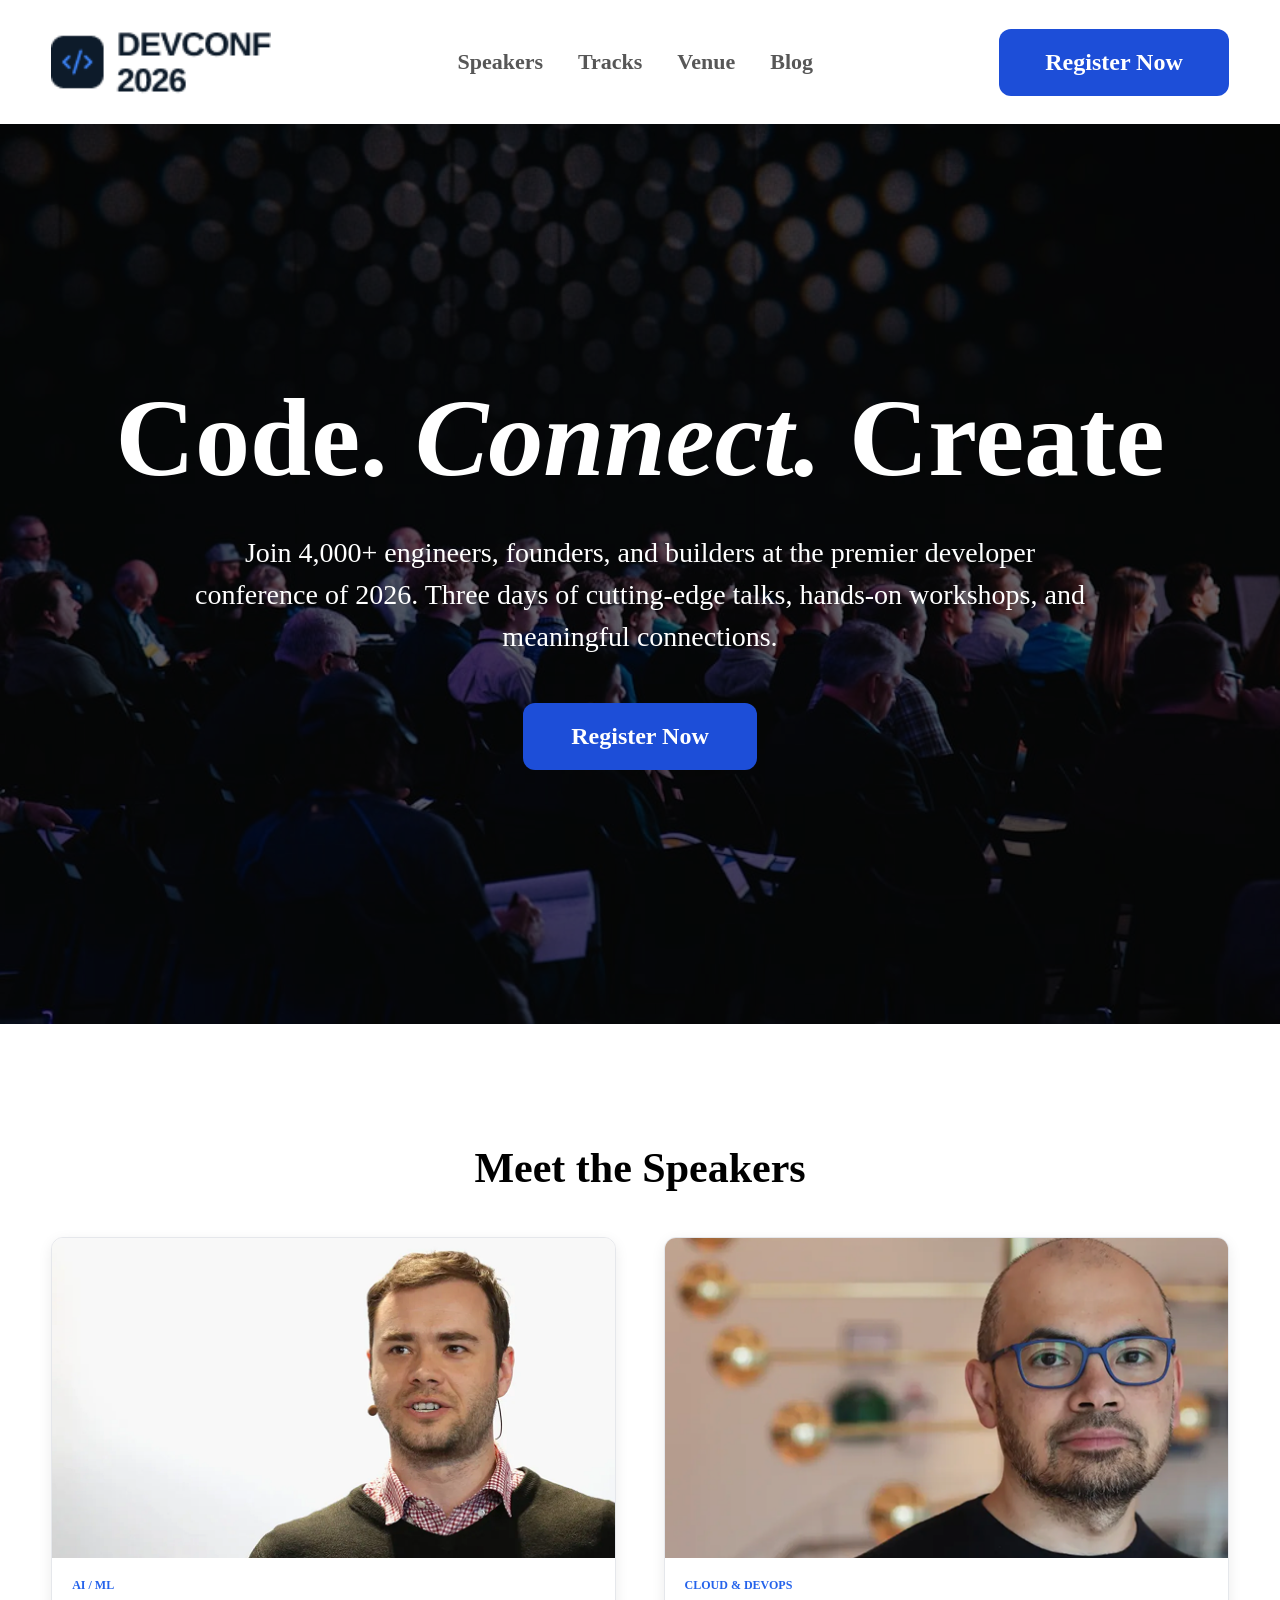
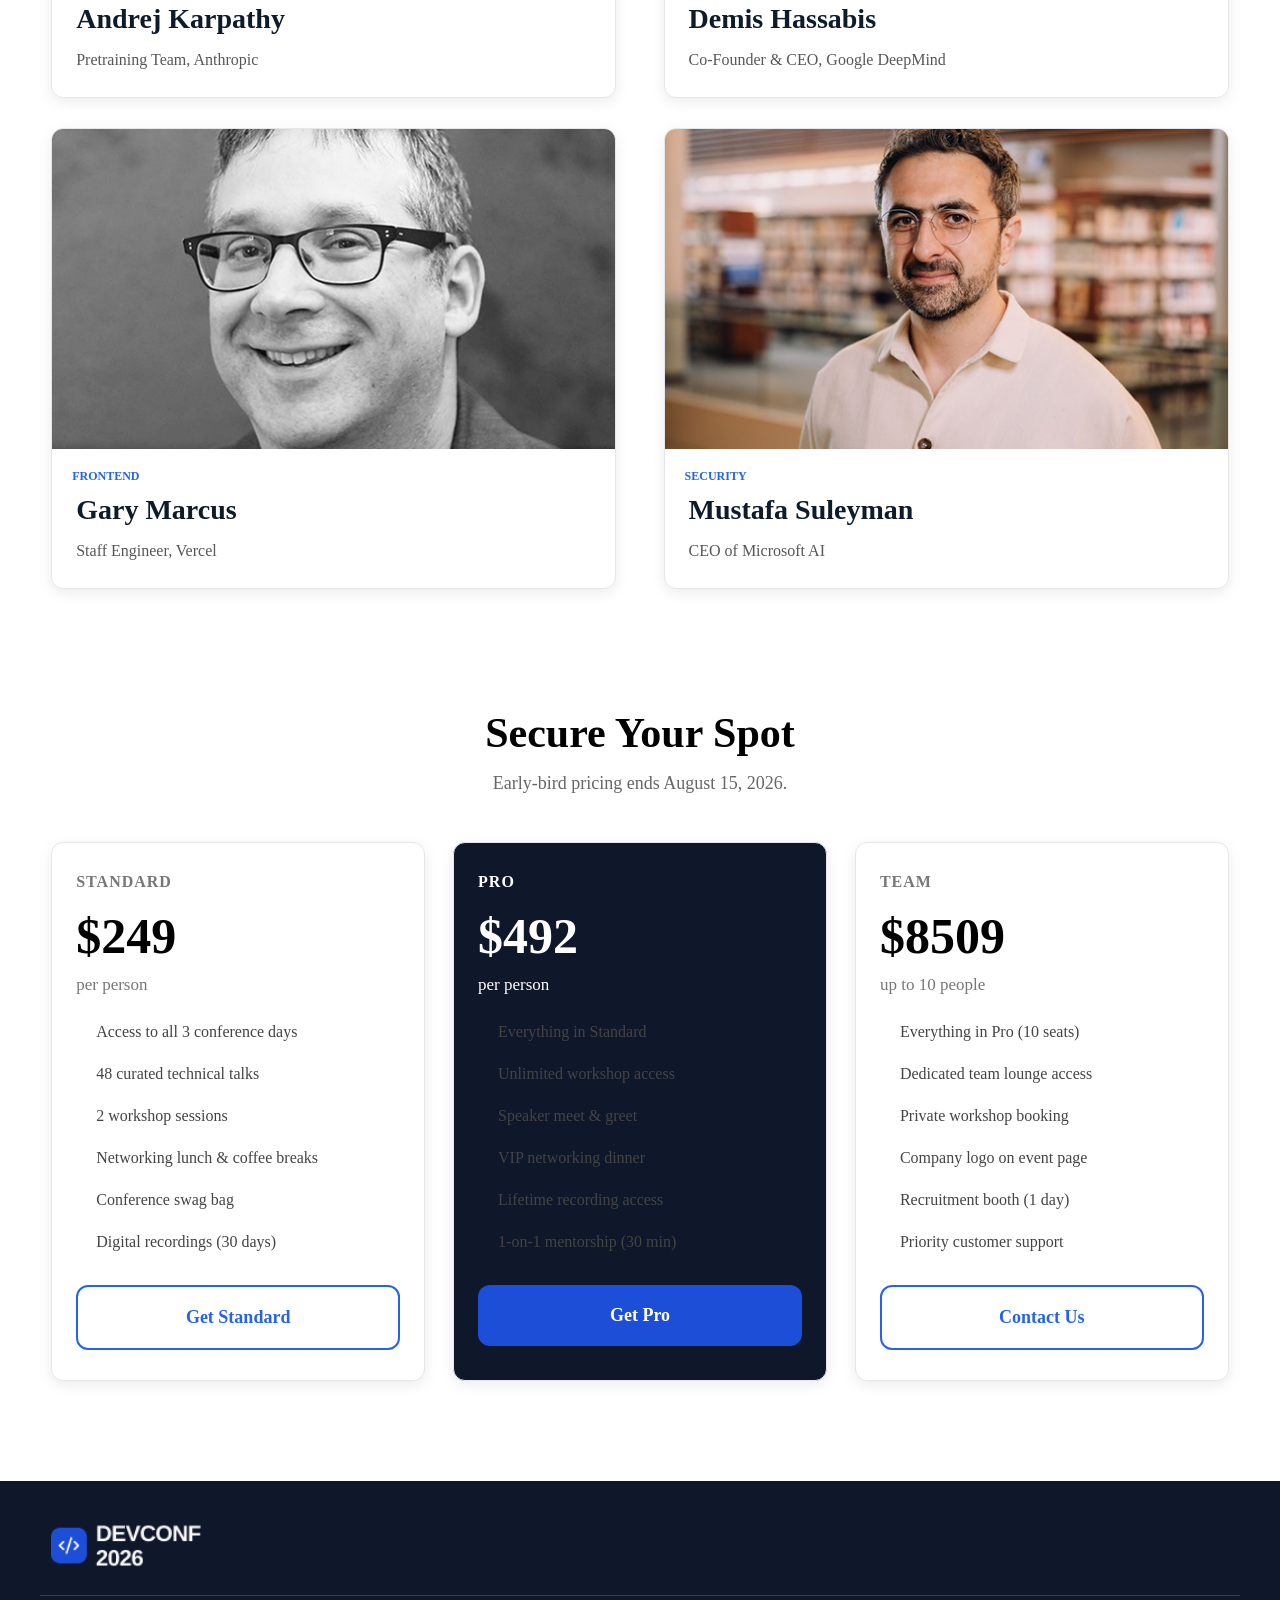
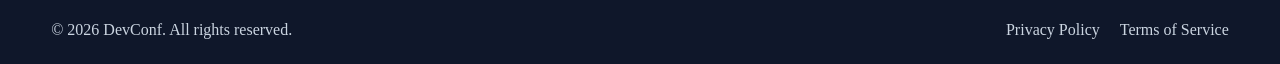
==== Code/index.html @ 6cbe6843 "Create project structure" ====
<!DOCTYPE html>
<html lang="en">
<head>
    <meta charset="UTF-8">
    <meta name="viewport" content="width=device-width, initial-scale=1.0">
    <title>DevConf 2026 Landing Page Design</title>
    <link rel="stylesheet" href="./style.css">

</head>
<body>
    <header>
        
        <nav class="main-nav">
            
            <div class="brand">
    <img src="../Pictures/logo.png" alt="DevConf Logo">
</div>
            <div class="menu">
    <ul class="menu-list">
                <li><a href="">Speakers</a></li>
               
                <li><a href="">Tracks</a></li>
                <li><a href="">Venue</a></li>
                <li><a href="">Blog</a></li>
               </ul>
            </div>
            
            <div class="nav-action">
    <a href="" class="common-btn">Register Now</a>
</div>
        </nav>
       
    </header>
   <main> 
<section class="hero">
    <div class="hero-wrapper">

        <h1>
            Code. <em>Connect.</em> Create
        </h1>

        <p>
    Join 4,000+ engineers, founders, and builders at the premier developer
    conference of 2026. Three days of cutting-edge talks, hands-on workshops,
    and meaningful connections.
    </p>

        <a href="" class="common-btn">Register Now</a>

    </div>
</section>


<section class="speakers">
    <h2>Meet the Speakers</h2>

    <div class="speakers-grid">

        <article class="speaker-card">
            <img src="../Pictures/andrej.png" alt="Andrej">
            <span class="category">AI / ML</span>
            <h3>Andrej Karpathy</h3>
            <p>Pretraining Team, Anthropic</p>
        </article>

        <article class="speaker-card">
            <img src="../Pictures/demis.png" alt="Demis">
            <span class="category">Cloud & DevOps</span>
            <h3>Demis Hassabis</h3>
            <p>Co-Founder & CEO, Google DeepMind</p>
        </article>

        <article class="speaker-card">
            <img src="../Pictures/gary.png" alt="Gary">
            <span class="category">Frontend</span>
            <h3>Gary Marcus</h3>
            <p>Staff Engineer, Vercel</p>
        </article>

        <article class="speaker-card">
            <img src="../Pictures/mustafa.png" alt="Mustafa">
            <span class="category">Security</span>
            <h3>Mustafa Suleyman</h3>
            <p>CEO of Microsoft AI</p>
        </article>

    </div>
</section>
  
    
<section class="pricing">
    <h2>Secure Your Spot</h2>
    <p>Early-bird pricing ends August 15, 2026.</p>

    <div class="pricing-grid">

        <article class="pricing-card">
            <h4>STANDARD</h4>
            <h3>$249</h3>
            <p>per person</p>

            <ul>
                <li>Access to all 3 conference days</li>
                <li>48 curated technical talks</li>
                <li>2 workshop sessions</li>
                <li>Networking lunch & coffee breaks</li>
                <li>Conference swag bag</li>
                <li>Digital recordings (30 days)</li>
            </ul>

            <a href="" class="common-btn white-btn">Get Standard</a>
        </article>

        <article class="pricing-card pro-card">
            <h4>PRO</h4>
            <h3>$492</h3>
            <p>per person</p>

            <ul>
                <li>Everything in Standard</li>
                <li>Unlimited workshop access</li>
                <li>Speaker meet & greet</li>
                <li>VIP networking dinner</li>
                <li>Lifetime recording access</li>
                <li>1-on-1 mentorship (30 min)</li>
            </ul>

            <a href="" class="common-btn">Get Pro</a>
        </article>

        <article class="pricing-card">
            <h4>TEAM</h4>
            <h3>$8509</h3>
            <p>up to 10 people</p>

            <ul>
                <li>Everything in Pro (10 seats)</li>
                <li>Dedicated team lounge access</li>
                <li>Private workshop booking</li>
                <li>Company logo on event page</li>
                <li>Recruitment booth (1 day)</li>
                <li>Priority customer support</li>
            </ul>

            <a href="" class="common-btn white-btn">Contact Us</a>
        </article>

    </div>
</section>

</main>

<footer class="site-footer">

    <div class="footer-top">

        
        <div class="brand-footer">
            <img src="../Pictures/footer-logo.png" alt="DevConf Footer Logo">
        </div>

        
        <div class="social-icon">

        </div>

    </div>

    <hr>

    <div class="footer-info">

        <p>&copy; 2026 DevConf. All rights reserved.</p>

        <div class="footer-nav">
            <a href="">Privacy Policy</a>
            <a href="">Terms of Service</a>
        </div>

    </div>

</footer>





</body>
</html>
---- Code/style.css ----
*{
    margin:0;
    padding:0;
    box-sizing:border-box;
    font-family:"Times New Roman", Times, serif;
}
header{
    background-color: white;
}
nav{
    width:92%;
    max-width:1200px;
    margin:auto;
    padding:26px 0;

    display:flex;
    justify-content:space-between;
    align-items:center;
}
.brand img{
    width:220px;
    height:auto;
    display:block;
}

ul{
    display:flex;
    align-items:center;
    list-style:none;
    gap:35px;
}

ul li a{
    text-decoration:none;
    color:#575757;
    font-size:22px;
    font-weight:700;
}

ul li a:hover{
    color:#1D4ED8;
}

.common-btn{
    display:inline-block;
    background:#1D4ED8;
    color:#fff;
    text-decoration:none;

    padding:20px 46px;
     border-radius:12px;

    font-size:24px;
    font-weight:700;

    border:none;
    cursor:pointer;
}

.common-btn:hover{
    background:#163ea9;
}


.hero{
    background-image: url("../Pictures/banner.jpg");
    background-size: cover;
    background-position: center;
    background-repeat: no-repeat;
    min-height:100vh;

    display: flex;
    justify-content: center;
    align-items: center;

    
    background-color: rgba(0, 0, 0, 0.6);
    background-blend-mode: overlay;
}

.hero-wrapper{
    width:92%;
    max-width:1200px;
    text-align:center;
}
.hero-wrapper h1{
    font-size:110px;
    line-height:118px;
    font-weight:700;
    margin-bottom:35px;
    color:#fff;
}

.hero-wrapper h1 em{
    font-style: italic;
}

.hero-wrapper p{
    font-size:28px;
    line-height:42px;
    color:#FFFFFF;
    margin-bottom:45px;
    max-width:900px;
    margin-left:auto;
    margin-right:auto;
}

.hero-wrapper .common-btn{
    padding:20px 48px;
    font-size:24px;
}

.speakers{
    width:92%;
    max-width:1200px;
    margin:120px auto 100px;
}

.speakers h2{
    text-align:center;
    font-size:42px;
    font-weight:700;
    margin-bottom:45px;
}

.speakers-grid{
    display: flex;
    flex-wrap: wrap;
    justify-content: space-between;
    gap: 30px;
}

.speaker-card{
    width:48%;
    background:#FFFFFF;
    border:1px solid #E5E7EB;
    border-radius:12px;
    overflow:hidden;
    box-shadow:0 4px 14px rgba(0,0,0,.08);
}

.speaker-card:hover{
    transform:translateY(-6px);
    transition:.3s;
}

.speaker-card img{
    width:100%;
    height:320px;
    display:block;
    object-fit:cover;
}

.category{
    display: inline-block;
    color: #2563EB;
    font-size: 12px;
    font-weight: 700;
    margin: 20px 20px 10px;
    text-transform: uppercase;
}

.speaker-card h3{
    font-size:28px;
    margin:0 24px 12px;
    color:#0D1B2A;
}

.speaker-card p{
    font-size:16px;
    color:#575757;
    margin:0 24px 24px;
    line-height:26px;
}


.pricing{
    width:92%;
    max-width:1200px;
    margin:120px auto 100px;
}

.pricing h2{
    text-align:center;
    font-size:42px;
    font-weight:700;
    margin-bottom:12px;
}

.pricing>p{
    text-align:center;
    color:#666;
    font-size:18px;
    line-height:28px;
    margin-bottom:45px;
}
.pricing-grid{
    display:flex;
    justify-content:center;
    gap:28px;
}

.pricing-card{
    flex:1;
    background:#FFFFFF;
    border:1px solid #E5E7EB;
    border-radius:12px;
    padding:30px 24px;
    box-shadow:0 4px 14px rgba(0,0,0,.08);
}

.pricing-card:hover{
    transform:translateY(-6px);
    transition:.3s;
}

.pricing-card h4{
    color:#777;
    font-size:16px;
    letter-spacing:1px;
    margin-bottom:16px;
}

.pricing-card h3{
    font-size:50px;
    margin-bottom:10px;
}

.pricing-card p{
    color:#777;
    font-size:17px;
    margin-bottom:24px;
}

.pricing-card ul{
    display:block;
    padding-left:20px;
    margin-bottom:30px;
}
.pricing-card ul li{
    margin-bottom:16px;
    color:#444;
    line-height:26px;
}

.pricing-card .common-btn{
    display:block;
    text-align:center;
    font-size:18px;
}

.white-btn{
    background: white;
    color: #2563EB;
    border: 2px solid #2563EB;
}

.white-btn:hover{
    background: white;
    color: #2563EB;
}


.pro-card{
    background:#0F172A;
    color:white;
}

.pro-card h4,
.pro-card p,
.pro-card li{
    color:white;
}




.site-footer{
    background:#0F172A;
    padding:40px 0 25px;
}
.footer-top{
    width:92%;
    max-width:1200px;
    margin:auto;

    display:flex;
    justify-content:space-between;
    align-items:center;
}

.brand-footer img{
    width:150px;
    height:auto;
    display:block;
}
.social-icon{
    display:flex;
    gap:20px;
}

.social-icon img{
    width: 30px;
    height: 30px;
}



.site-footer hr{
    max-width:1200px;
    margin:25px auto;
    border:none;
    border-top:1px solid #334155;
}

.footer-info{
    width:92%;
    max-width:1200px;
    margin:22px auto 0;

    display:flex;
    justify-content:space-between;
    align-items:center;
}
.footer-info p{
    color:#CBD5E1;
    font-size:16px;
}

.footer-nav{
    display:flex;
    gap:20px;
}

.footer-nav a{
    text-decoration:none;
    color:#CBD5E1;
    font-size:16px;
}

.footer-nav a:hover{
    color:white;
}
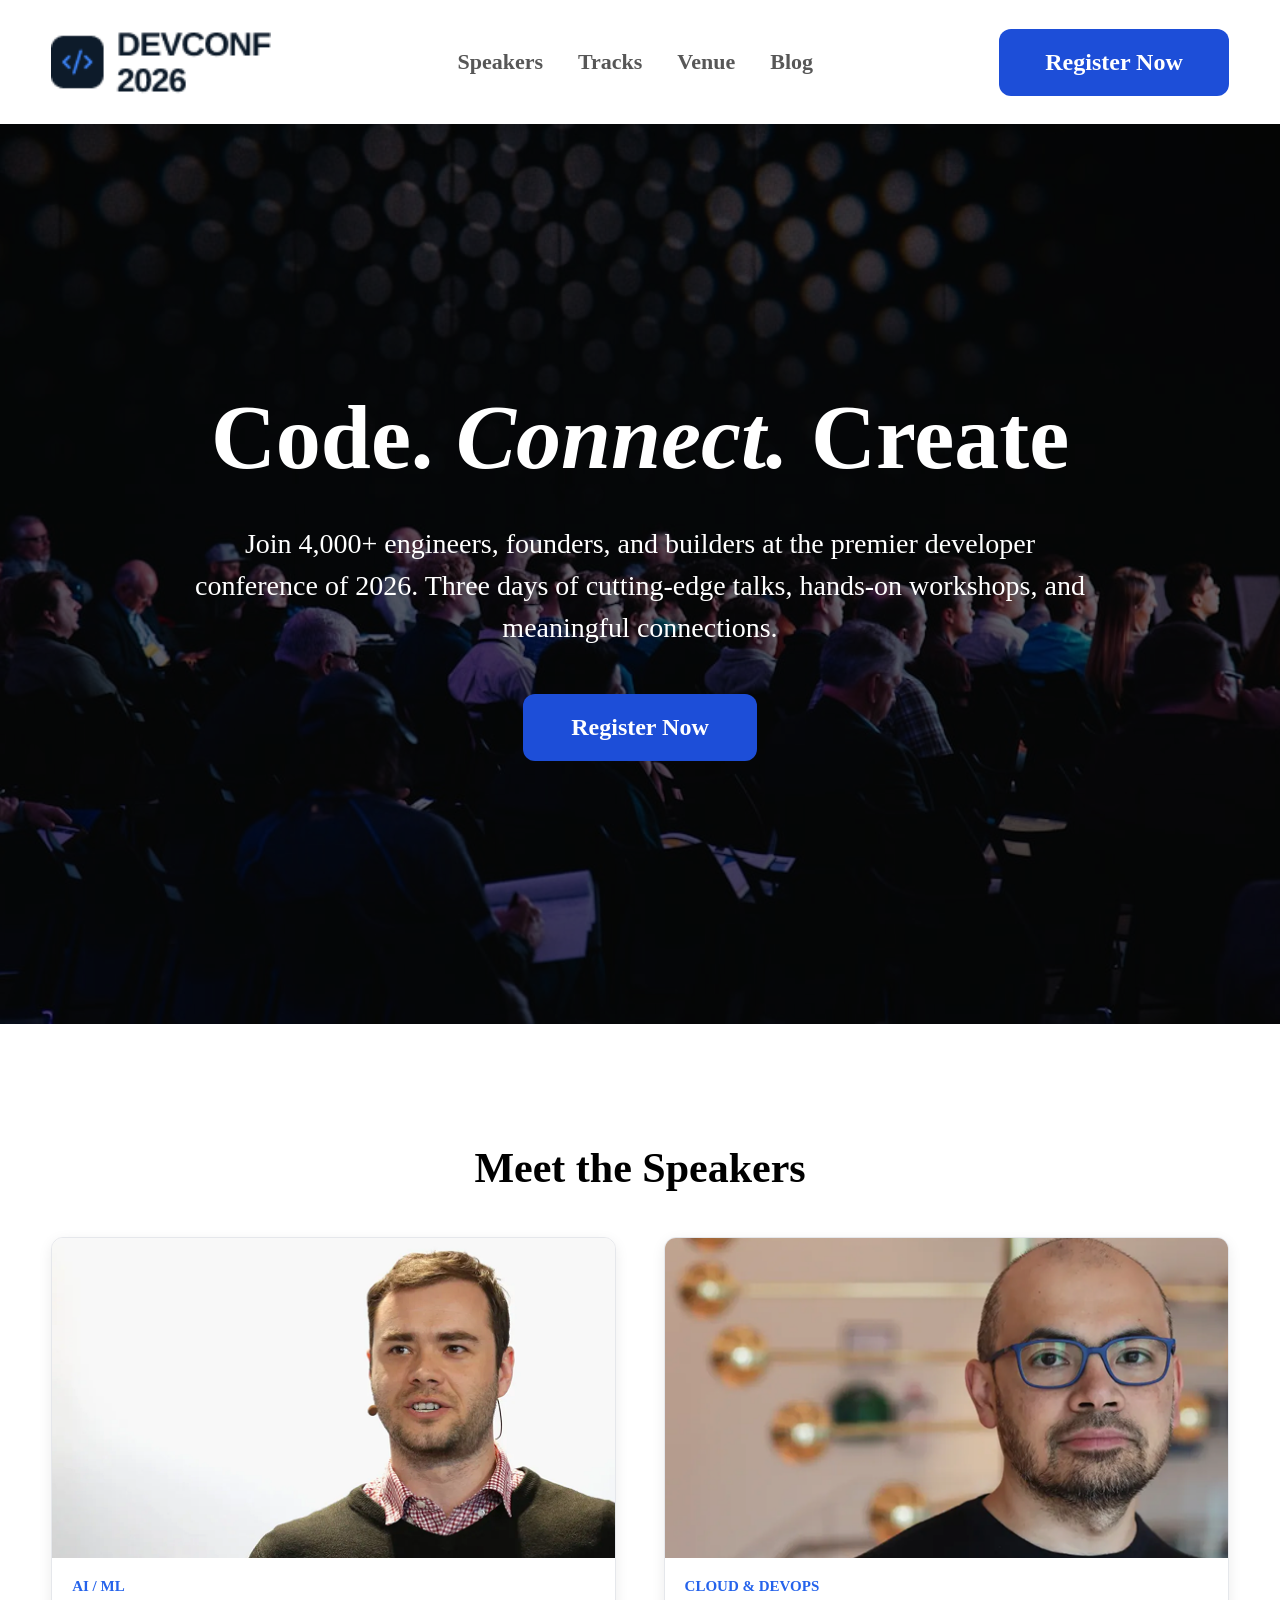
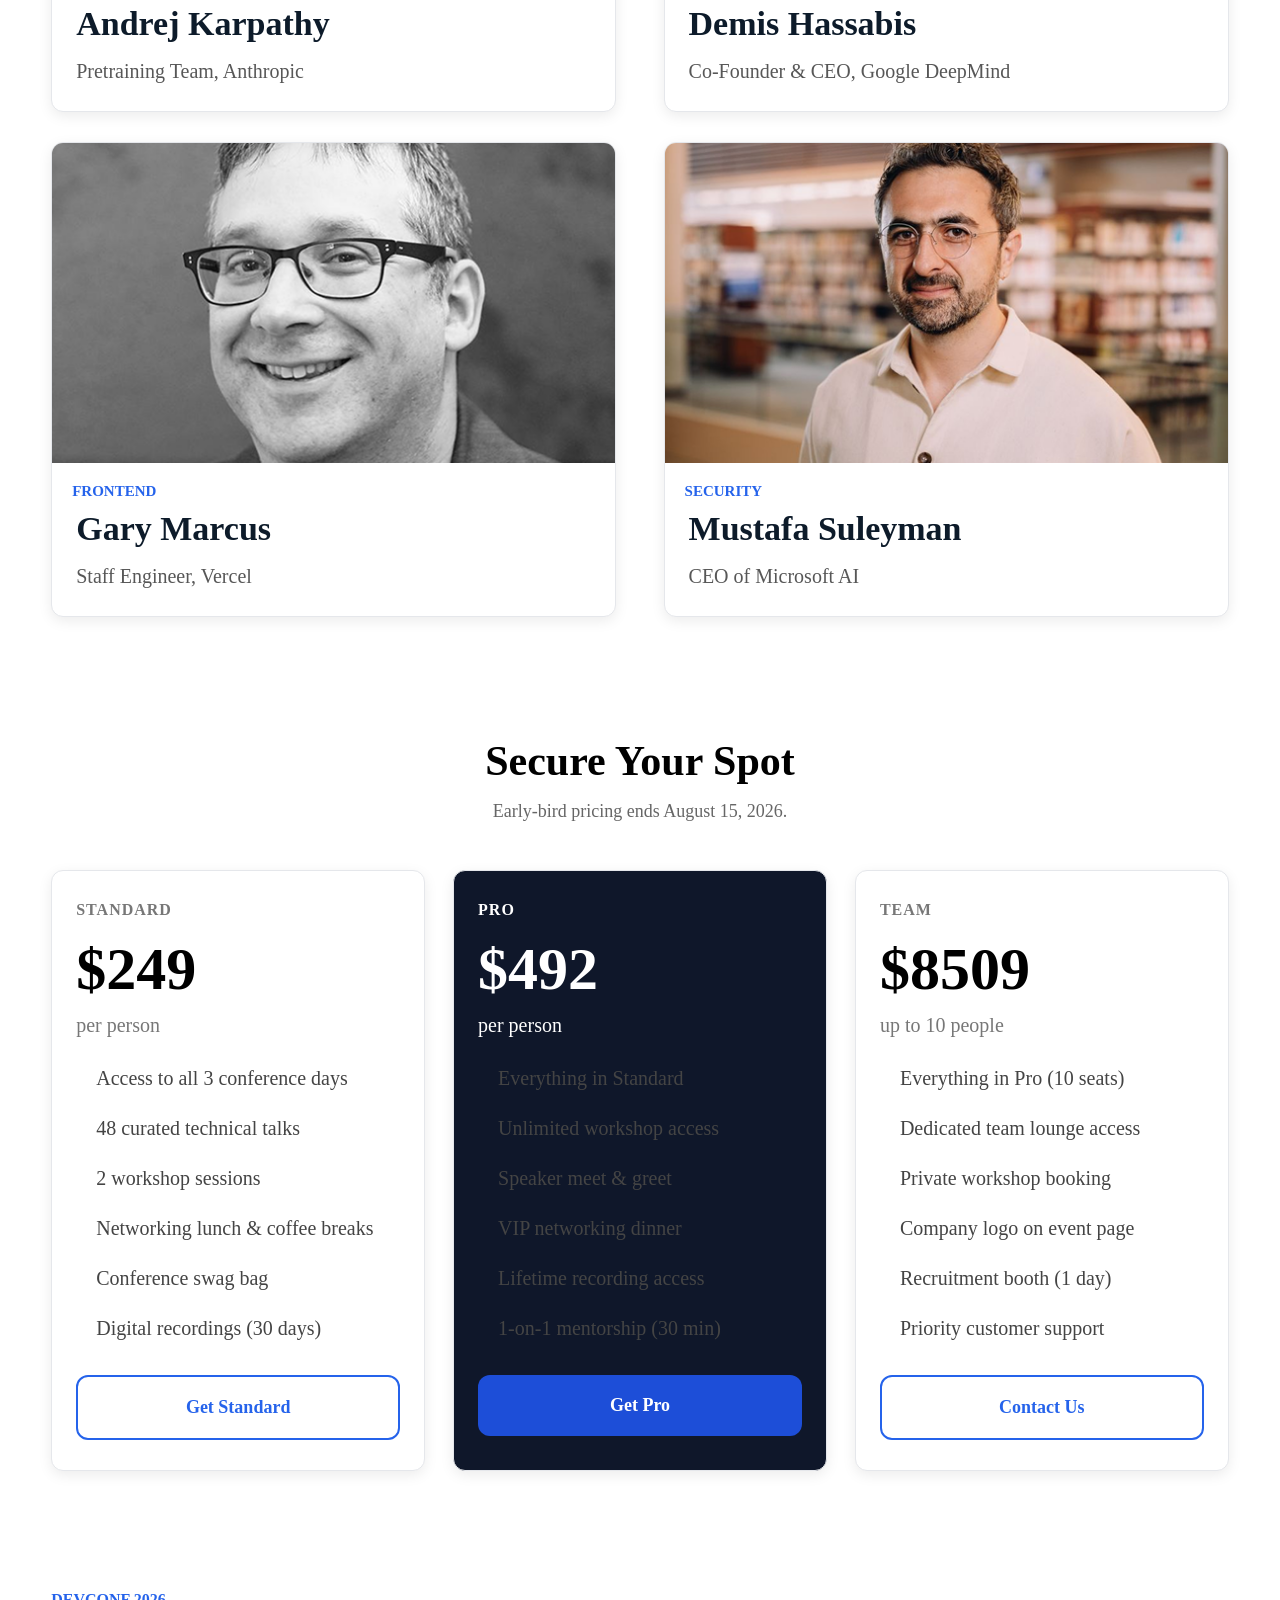
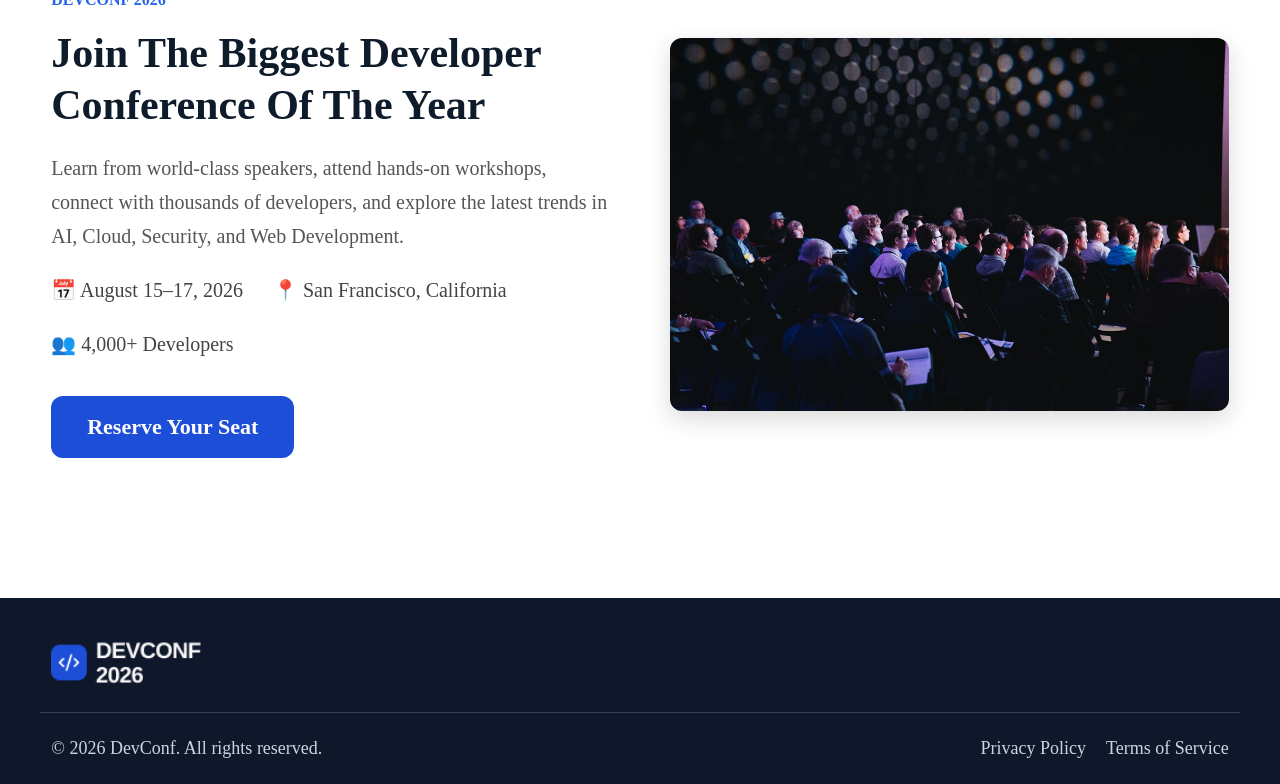
==== commit 6a326c50: "Add conference section" ====
--- a/Code/index.html
+++ b/Code/index.html
@@ -148,6 +148,40 @@
     </div>
 </section>
 
+<section class="conference">
+
+    <div class="conference-wrapper">
+
+        <div class="conference-content">
+
+            <span class="conference-tag">DEVCONF 2026</span>
+
+            <h2>Join The Biggest Developer Conference Of The Year</h2>
+
+            <p>
+                Learn from world-class speakers, attend hands-on workshops,
+                connect with thousands of developers, and explore the latest
+                trends in AI, Cloud, Security, and Web Development.
+            </p>
+
+            <ul class="conference-info">
+                <li>📅 August 15–17, 2026</li>
+                <li>📍 San Francisco, California</li>
+                <li>👥 4,000+ Developers</li>
+            </ul>
+
+            <a href="" class="common-btn">Reserve Your Seat</a>
+
+        </div>
+
+        <div class="conference-image">
+            <img src="../Pictures/banner.jpg" alt="Conference Banner">
+        </div>
+
+    </div>
+
+</section>
+
 </main>
 
 <footer class="site-footer">
--- a/Code/style.css
+++ b/Code/style.css
@@ -84,13 +84,12 @@
     text-align:center;
 }
 .hero-wrapper h1{
-    font-size:110px;
-    line-height:118px;
+    font-size:90px;
+    line-height:100px;
     font-weight:700;
     margin-bottom:35px;
     color:#fff;
 }
-
 .hero-wrapper h1 em{
     font-style: italic;
 }
@@ -154,23 +153,23 @@
 .category{
     display: inline-block;
     color: #2563EB;
-    font-size: 12px;
+    font-size: 15px;
     font-weight: 700;
     margin: 20px 20px 10px;
     text-transform: uppercase;
 }
 
 .speaker-card h3{
-    font-size:28px;
+    font-size:34px;
     margin:0 24px 12px;
     color:#0D1B2A;
 }
 
 .speaker-card p{
-    font-size:16px;
+    font-size:20px;
     color:#575757;
     margin:0 24px 24px;
-    line-height:26px;
+    line-height:32px;
 }
 
 
@@ -222,13 +221,13 @@
 }
 
 .pricing-card h3{
-    font-size:50px;
+    font-size:60px;
     margin-bottom:10px;
 }
 
 .pricing-card p{
     color:#777;
-    font-size:17px;
+    font-size:20px;
     margin-bottom:24px;
 }
 
@@ -240,7 +239,8 @@
 .pricing-card ul li{
     margin-bottom:16px;
     color:#444;
-    line-height:26px;
+    font-size:20px;
+    line-height:34px;
 }
 
 .pricing-card .common-btn{
@@ -324,7 +324,7 @@
 }
 .footer-info p{
     color:#CBD5E1;
-    font-size:16px;
+    font-size:18px;
 }
 
 .footer-nav{
@@ -335,10 +335,78 @@
 .footer-nav a{
     text-decoration:none;
     color:#CBD5E1;
-    font-size:16px;
+    font-size:18px;
 }
 
 .footer-nav a:hover{
     color:white;
 }
 
+.conference{
+    width:92%;
+    max-width:1200px;
+    margin:120px auto 140px;
+}
+
+.conference-wrapper{
+    display:flex;
+    justify-content:space-between;
+    align-items:center;
+    gap:60px;
+}
+
+.conference-content{
+    flex:1;
+}
+
+.conference-image{
+    flex:1;
+}
+
+.conference-image img{
+    width:100%;
+    display:block;
+    border-radius:12px;
+    box-shadow:0 8px 25px rgba(0,0,0,.15);
+}
+
+.conference-tag{
+    display:inline-block;
+    color:#2563EB;
+    font-size:16px;
+    font-weight:700;
+    margin-bottom:18px;
+}
+.conference-content h2{
+    font-size:42px;
+    line-height:52px;
+    margin-bottom:20px;
+    color:#0D1B2A;
+}
+
+.conference-content p{
+    font-size:20px;
+    line-height:34px;
+    color:#555;
+    margin-bottom:25px;
+}
+
+.conference-info{
+    display:flex;
+    gap:30px;
+    flex-wrap:wrap;
+    list-style:none;
+    padding:0;
+    margin:25px 0;
+}
+
+.conference-info li{
+    font-size:20px;
+    color:#444;
+}
+
+.conference .common-btn{
+    padding:18px 36px;
+    font-size:22px;
+    margin-top:15px;
+}
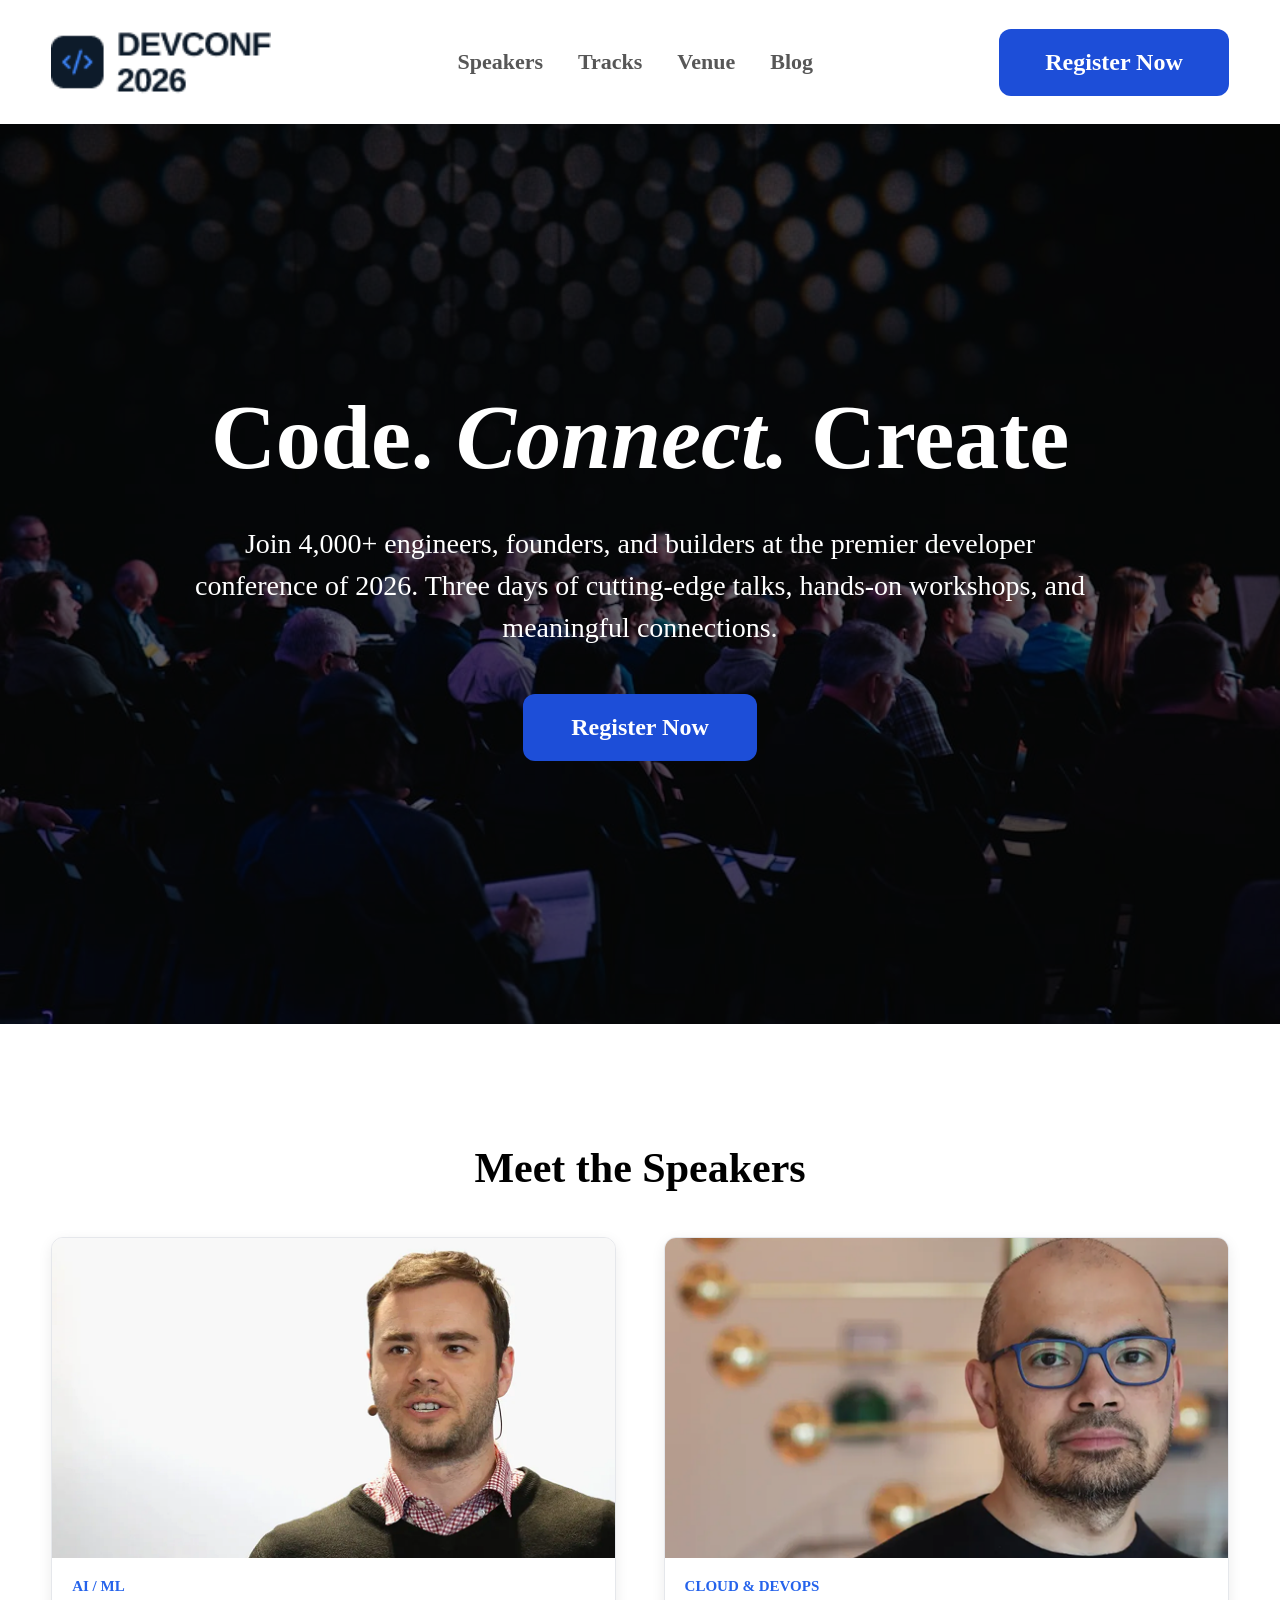
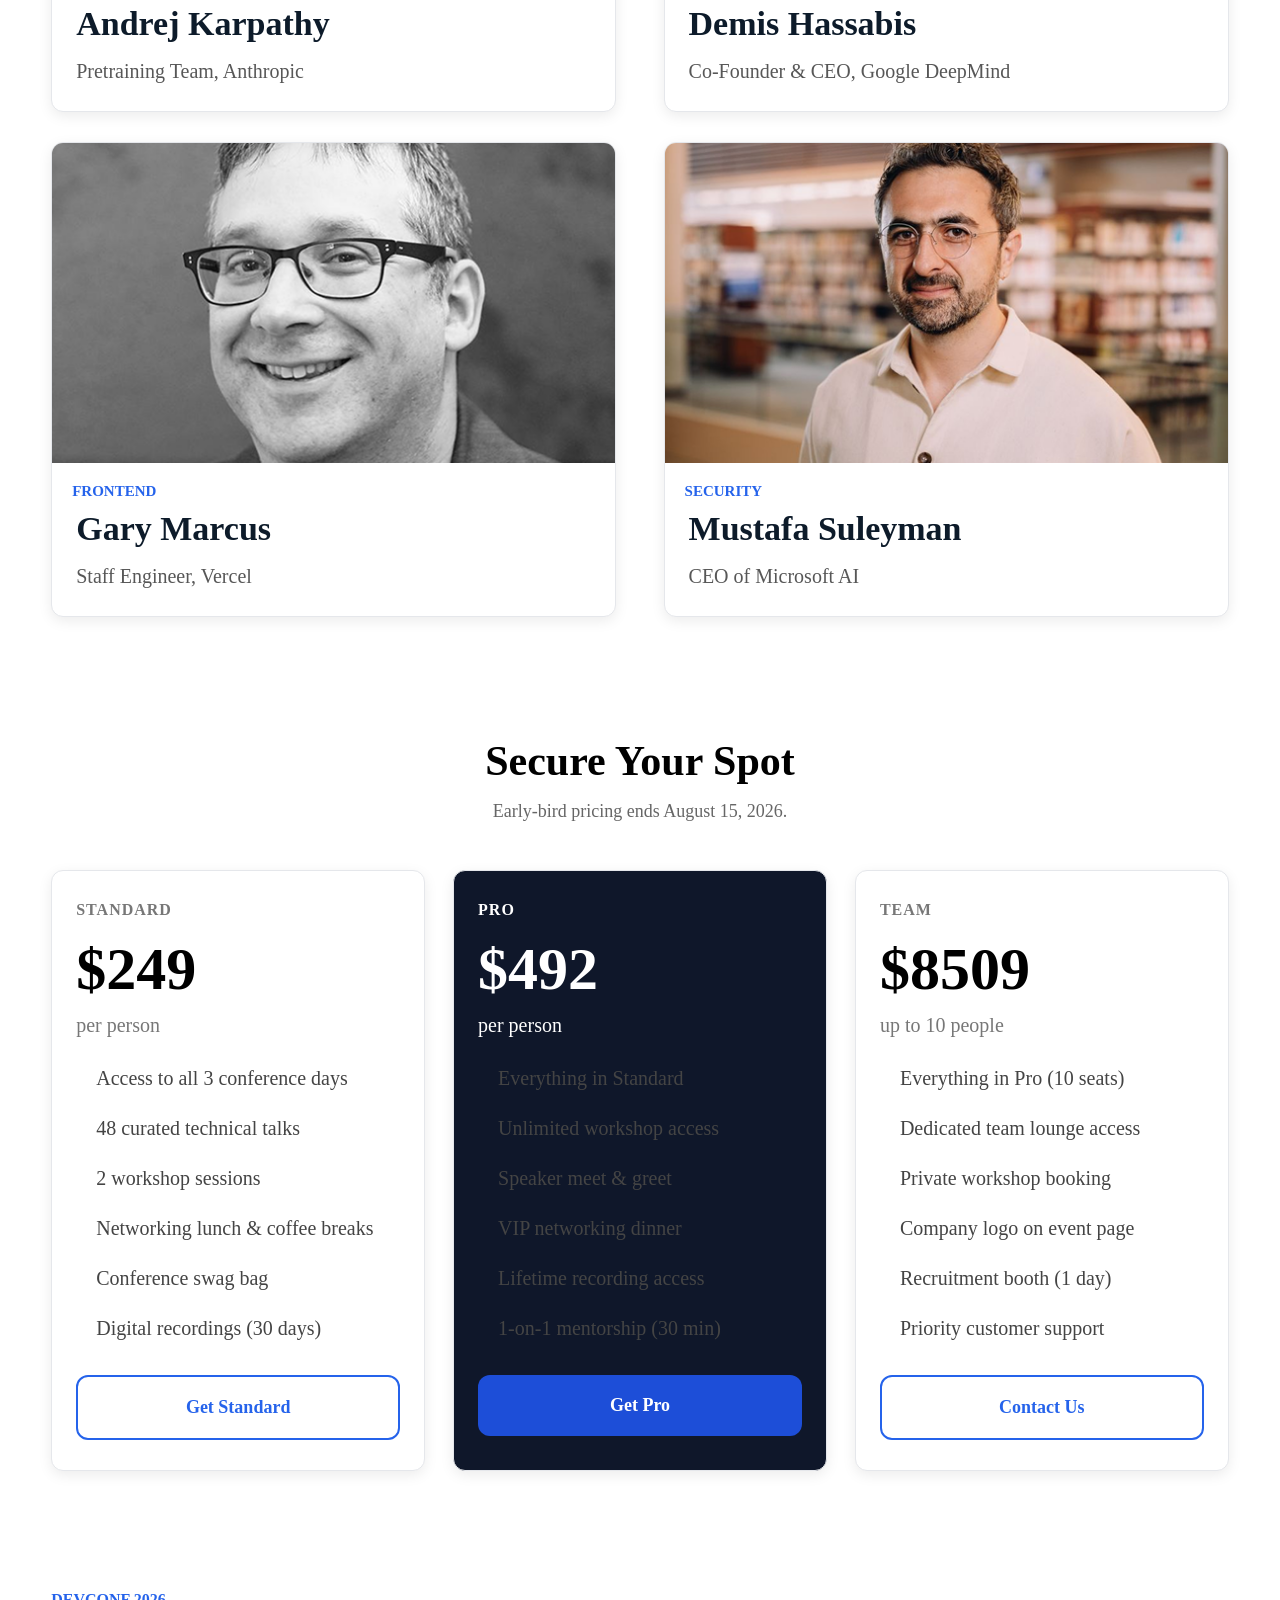
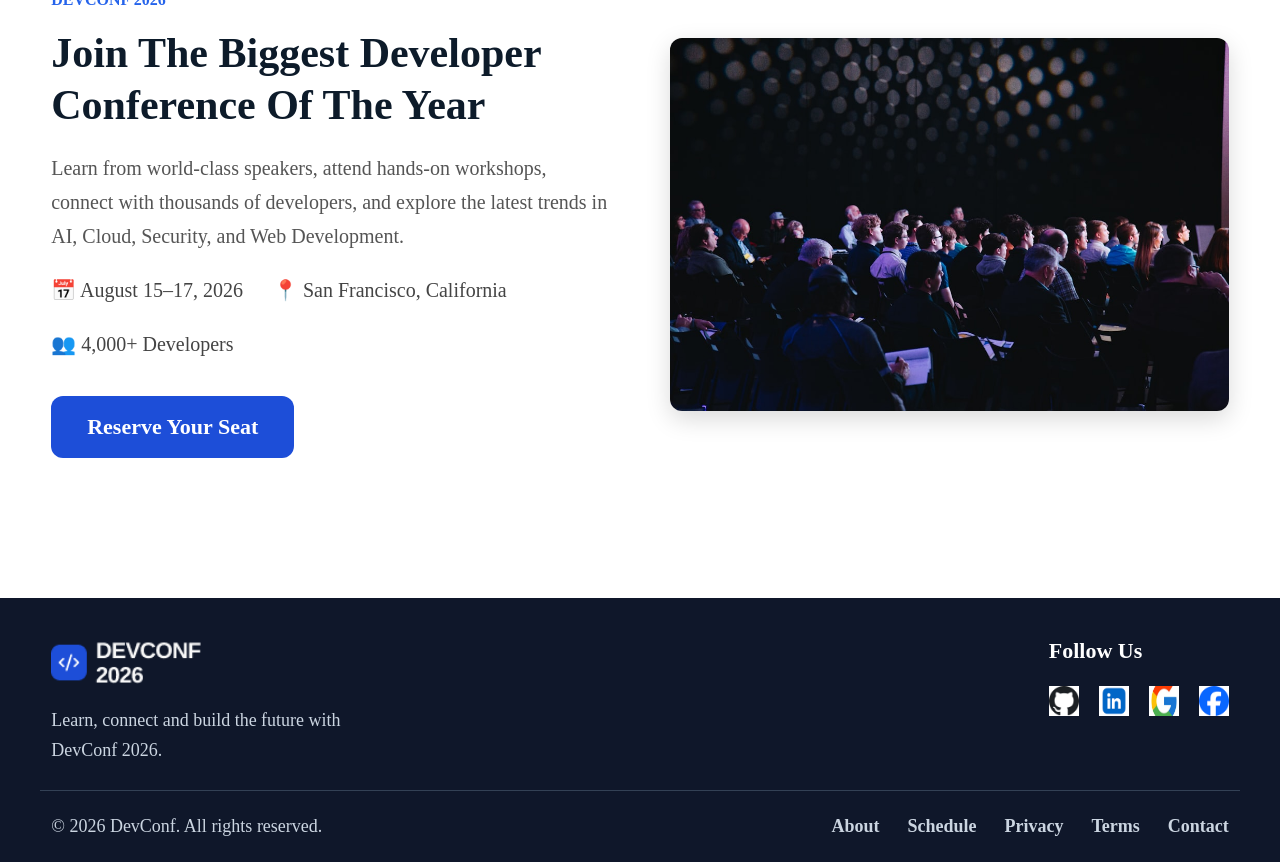
==== commit 6c575925: "Improve footer section" ====
--- a/Code/index.html
+++ b/Code/index.html
@@ -188,15 +188,38 @@
 
     <div class="footer-top">
 
+        <div class="brand-footer">
+    <img src="../Pictures/footer-logo.png" alt="DevConf Footer Logo">
+
+    <p class="footer-desc">
+        Learn, connect and build the future with DevConf 2026.
+    </p>
+</div>
+
+<div class="footer-links">
+    <h4>Follow Us</h4>
+
+    <div class="social-icon">
+        <a href="">
+            <img src="../Pictures/github.png" alt="GitHub">
+        </a>
+
+        <a href="">
+            <img src="../Pictures/linkedin.png" alt="LinkedIn">
+        </a>
+
+        <a href="">
+            <img src="../Pictures/google.png" alt="Google">
+        </a>
+
+        <a href="">
+            <img src="../Pictures/Facebook.png" alt="Facebook">
+        </a>
+    </div>
+</div>
+    
         
-        <div class="brand-footer">
-            <img src="../Pictures/footer-logo.png" alt="DevConf Footer Logo">
-        </div>
-
-        
-        <div class="social-icon">
-
-        </div>
+      
 
     </div>
 
@@ -206,10 +229,13 @@
 
         <p>&copy; 2026 DevConf. All rights reserved.</p>
 
-        <div class="footer-nav">
-            <a href="">Privacy Policy</a>
-            <a href="">Terms of Service</a>
-        </div>
+       <div class="footer-nav">
+    <a href="">About</a>
+    <a href="">Schedule</a>
+    <a href="">Privacy</a>
+    <a href="">Terms</a>
+    <a href="">Contact</a>
+</div>
 
     </div>
 
--- a/Code/style.css
+++ b/Code/style.css
@@ -286,7 +286,8 @@
 
     display:flex;
     justify-content:space-between;
-    align-items:center;
+    align-items:flex-start;
+    gap:60px;
 }
 
 .brand-footer img{
@@ -321,7 +322,9 @@
     display:flex;
     justify-content:space-between;
     align-items:center;
-}
+    gap:30px;
+}
+
 .footer-info p{
     color:#CBD5E1;
     font-size:18px;
@@ -409,4 +412,52 @@
     padding:18px 36px;
     font-size:22px;
     margin-top:15px;
+}
+.footer-desc{
+    margin-top:18px;
+    max-width:320px;
+    color:#CBD5E1;
+    font-size:18px;
+    line-height:30px;
+}
+
+.footer-nav{
+    display:flex;
+    gap:28px;
+    flex-wrap:wrap;
+}
+
+.footer-nav a{
+    text-decoration:none;
+    color:#CBD5E1;
+    font-size:18px;
+    font-weight:600;
+    transition:.3s;
+}
+
+.footer-nav a:hover{
+    color:#60A5FA;
+}
+
+.footer-links{
+    display:flex;
+    flex-direction:column;
+    gap:12px;
+}
+
+.footer-links h4{
+    color:#FFFFFF;
+    font-size:22px;
+    margin-bottom:10px;
+}
+
+.footer-links a{
+    color:#CBD5E1;
+    text-decoration:none;
+    font-size:18px;
+    transition:.3s;
+}
+
+.footer-links a:hover{
+    color:#60A5FA;
 }
